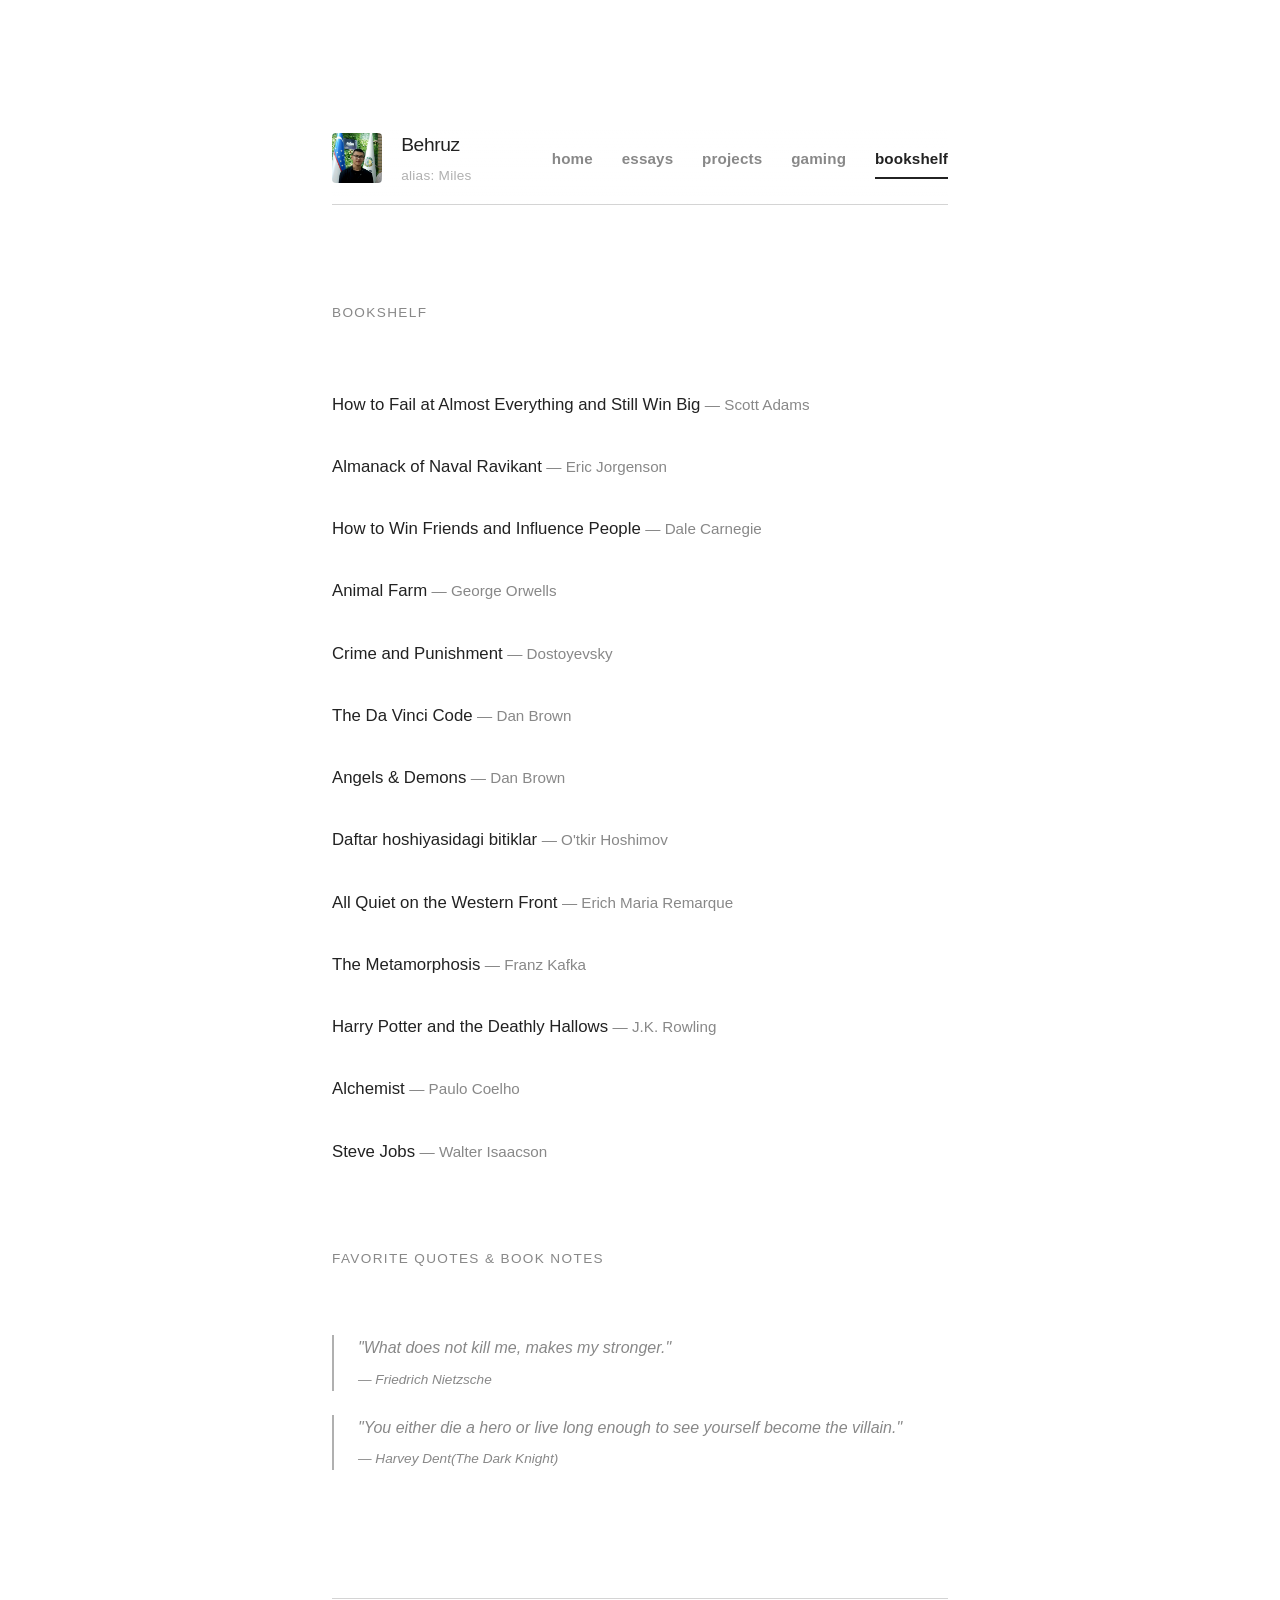
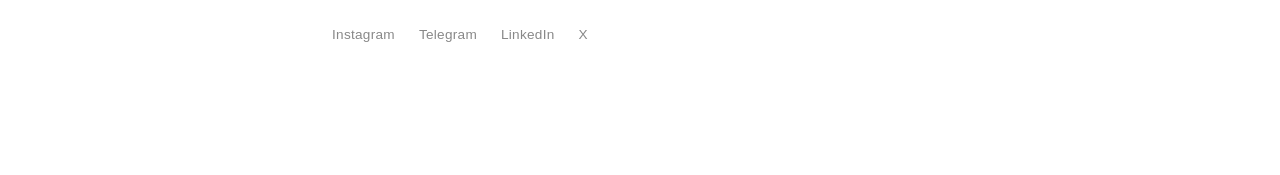
==== bookshelf.html @ cd83fd4b "changes on the header and the animations and added more information about myself" ====
<!DOCTYPE html>
<html lang="en">
<head>
    <meta charset="UTF-8">
    <meta name="viewport" content="width=device-width, initial-scale=1.0">
    <title>Behruz — Bookshelf</title>
    <link rel="icon" type="image/jpeg" href="favicon-32x32.png">
    <style>
        :root {
            --bg-color: #ffffff;
            --text-main: #222222;
            --text-muted: #888888;
            --text-light: #b0b0b0;
            --font-main: "Helvetica Neue", -apple-system, BlinkMacSystemFont, "Segoe UI", Roboto, Arial, sans-serif;
        }

        * { box-sizing: border-box; margin: 0; padding: 0; }

        body {
            background-color: var(--bg-color);
            color: var(--text-main);
            font-family: var(--font-main);
            line-height: 1.8;
            font-size: 16px;
            -webkit-font-smoothing: antialiased;
            max-width: 680px;
            margin: 0 auto;
            padding: 8rem 2rem;
        }

        @keyframes fadeIn {
            from { opacity: 0; transform: translateY(10px); }
            to { opacity: 1; transform: translateY(0); }
        }

        @keyframes expandStick {
            from {
                width: 0;
                left: 50%;
            }
            to {
                width: 100%;
                left: 0;
            }
        }

        .fade-in {
            animation: fadeIn 0.9s cubic-bezier(0.22, 1, 0.36, 1) forwards;
            opacity: 0;
        }

        header {
            display: flex;
            justify-content: space-between;
            align-items: center;
            margin-bottom: 6rem;
            flex-wrap: wrap;
            gap: 2rem;
            position: sticky;
            top: 0;
            background: linear-gradient(to bottom, var(--bg-color) 0%, rgba(255,255,255,0) 100%);
            backdrop-filter: blur(8px);
            z-index: 1000;
            padding-bottom: 1rem;
            border-bottom: 1px solid rgba(0, 0, 0, 0.167);
        }

        .logo-group {
            display: flex;
            flex-direction: row;
            align-items: center;
            gap: 1.2rem;
        }

        .logo-group img {
            width: 50px;
            height: 50px;
            border-radius: 4px;
            flex-shrink: 0;
        }

        .logo-text-group {
            display: flex;
            flex-direction: column;
        }

        .logo {
            font-weight: 500;
            font-size: 1.2rem;
            letter-spacing: -0.02em;
            color: var(--text-main);
            text-decoration: none;
        }

        .alias {
            font-size: 0.85rem;
            color: var(--text-light);
            margin-top: 0.08rem;
            letter-spacing: 0.02em;
        }

        nav {
            display: flex;
            gap: 1.8rem;
            flex-wrap: wrap;
            margin-top: 0;
        }

        nav a {
            color: var(--text-muted);
            text-decoration: none;
            font-size: 0.95rem;
            font-weight: 600;
            transition: color 0.3s ease;
            letter-spacing: 0.01em;
            position: relative;
            margin-top: 2px;
        }

        nav a.active::after {
            content: '';
            position: absolute;
            bottom: -6px;
            width: 0;
            height: 2px;
            background-color: var(--text-main);
            animation: expandStick 0.5s ease forwards;
        }

        nav a:hover, nav a.active {
            color: var(--text-main);
        }

        h2 {
            font-size: 0.85rem;
            font-weight: 500;
            text-transform: uppercase;
            letter-spacing: 0.1em;
            color: var(--text-muted);
            margin-bottom: 4rem;
        }

        .section-block { margin-bottom: 5rem; }

        ul { list-style-type: none; }
        
        li { 
            margin-bottom: 2rem; 
        }

        .book-title {
            font-weight: 500;
            color: var(--text-main);
            font-size: 1.05rem;
        }

        .book-author {
            color: var(--text-muted);
            font-size: 0.95rem;
        }

        .quote {
            font-style: italic;
            color: var(--text-muted);
            border-left: 2px solid var(--text-light);
            padding-left: 1.5rem;
            margin: 1.5rem 0;
            line-height: 1.6;
        }

        footer {
            margin-top: 8rem;
            display: flex;
            gap: 1.5rem;
            flex-wrap: wrap;
            border-top: 1px solid rgba(0, 0, 0, 0.167);
            padding-top: 1.5rem;
        }

        footer a {
            color: var(--text-muted);
            text-decoration: none;
            font-size: 0.85rem;
            letter-spacing: 0.02em;
            transition: color 0.3s ease;
        }

        footer a:hover { color: var(--text-main); }

        @media (max-width: 600px) {
            body { padding: 4rem 1.5rem; }
            header { flex-direction: column; gap: 1.5rem; }
        }
    </style>
</head>
<body>
    <header class="fade-in" style="animation-delay: 0s;">
        <div class="logo-group">
            <img src="20251214_205854(1).jpg">
            <div class="logo-text-group">
                <a href="index.html" class="logo">Behruz</a>
                <span class="alias">alias: Miles</span>
            </div>
        </div>
        <nav>
            <a href="index.html">home</a>
            <a href="essays.html">essays</a>
            <a href="projects.html">projects</a>
            <a href="gaming.html">gaming</a>
            <a href="bookshelf.html" class="active">bookshelf</a>
        </nav>
    </header>

    <main class="fade-in" style="animation-delay: 0.15s;">
        <div class="section-block">
            <h2>Bookshelf</h2>
            <ul>
                <li>
                    <span class="book-title">How to Fail at Almost Everything and Still Win Big</span>
                    <span class="book-author">— Scott Adams</span>
                </li>
                <li>
                    <span class="book-title">Almanack of Naval Ravikant</span>
                    <span class="book-author">— Eric Jorgenson</span>
                </li>
                <li>
                    <span class="book-title">How to Win Friends and Influence People</span>
                    <span class="book-author">— Dale Carnegie</span>    
                </li>
                <li>
                    <span class="book-title">Animal Farm</span>
                    <span class="book-author">— George Orwells</span>    
                </li>
                <li>
                    <span class="book-title">Crime and Punishment</span>
                    <span class="book-author">— Dostoyevsky</span>    
                </li>
                <li>
                    <span class="book-title">The Da Vinci Code</span>
                    <span class="book-author">— Dan Brown</span>    
                </li>
                <li>
                    <span class="book-title">Angels & Demons</span>
                    <span class="book-author">— Dan Brown</span>    
                </li>
                <li>
                    <span class="book-title">Daftar hoshiyasidagi bitiklar</span>
                    <span class="book-author">— O'tkir Hoshimov</span>
                </li>
                <li>
                    <span class="book-title">All Quiet on the Western Front</span>
                    <span class="book-author">— Erich Maria Remarque</span>   
                </li>
                <li>
                    <span class="book-title">The Metamorphosis</span>
                    <span class="book-author">— Franz Kafka</span>
                </li>
                <li>
                    <span class="book-title">Harry Potter and the Deathly Hallows</span>
                    <span class="book-author">— J.K. Rowling</span>
                </li>
                <li>
                    <span class="book-title">Alchemist</span>
                    <span class="book-author">— Paulo Coelho</span>
                </li>
                <li>
                    <span class="book-title">Steve Jobs</span>
                    <span class="book-author">— Walter Isaacson</span>
                </li>
            </ul>
        </div>

        <div class="section-block">
            <h2>Favorite Quotes & Book Notes</h2>
            <div class="quote">
                "What does not kill me, makes my stronger." <br>
                <span style="font-size: 0.85rem; margin-top: 0.5rem; display: block;">— Friedrich Nietzsche</span>
            </div>
            <div class="quote">
                "You either die a hero or live long enough to see yourself become the villain." <br>
                <span style="font-size: 0.85rem; margin-top: 0.5rem; display: block;">— Harvey Dent(The Dark Knight)</span>
            </div>
        </div>
    </main>

    <footer class="fade-in" style="animation-delay: 0.3s;">
        <a href="https://www.instagram.com/obbxvxt/" target="_blank">Instagram</a>
        <a href="https://t.me/MichaeelKaiserr" target="_blank">Telegram</a>
        <a href="https://www.linkedin.com/in/behruz-o-ktamboyev-50b686413" target="_blank">LinkedIn</a>
        <a href="https://x.com/obbxvxt_ur" target="_blank">X</a>
    </footer>
</body>
</html>
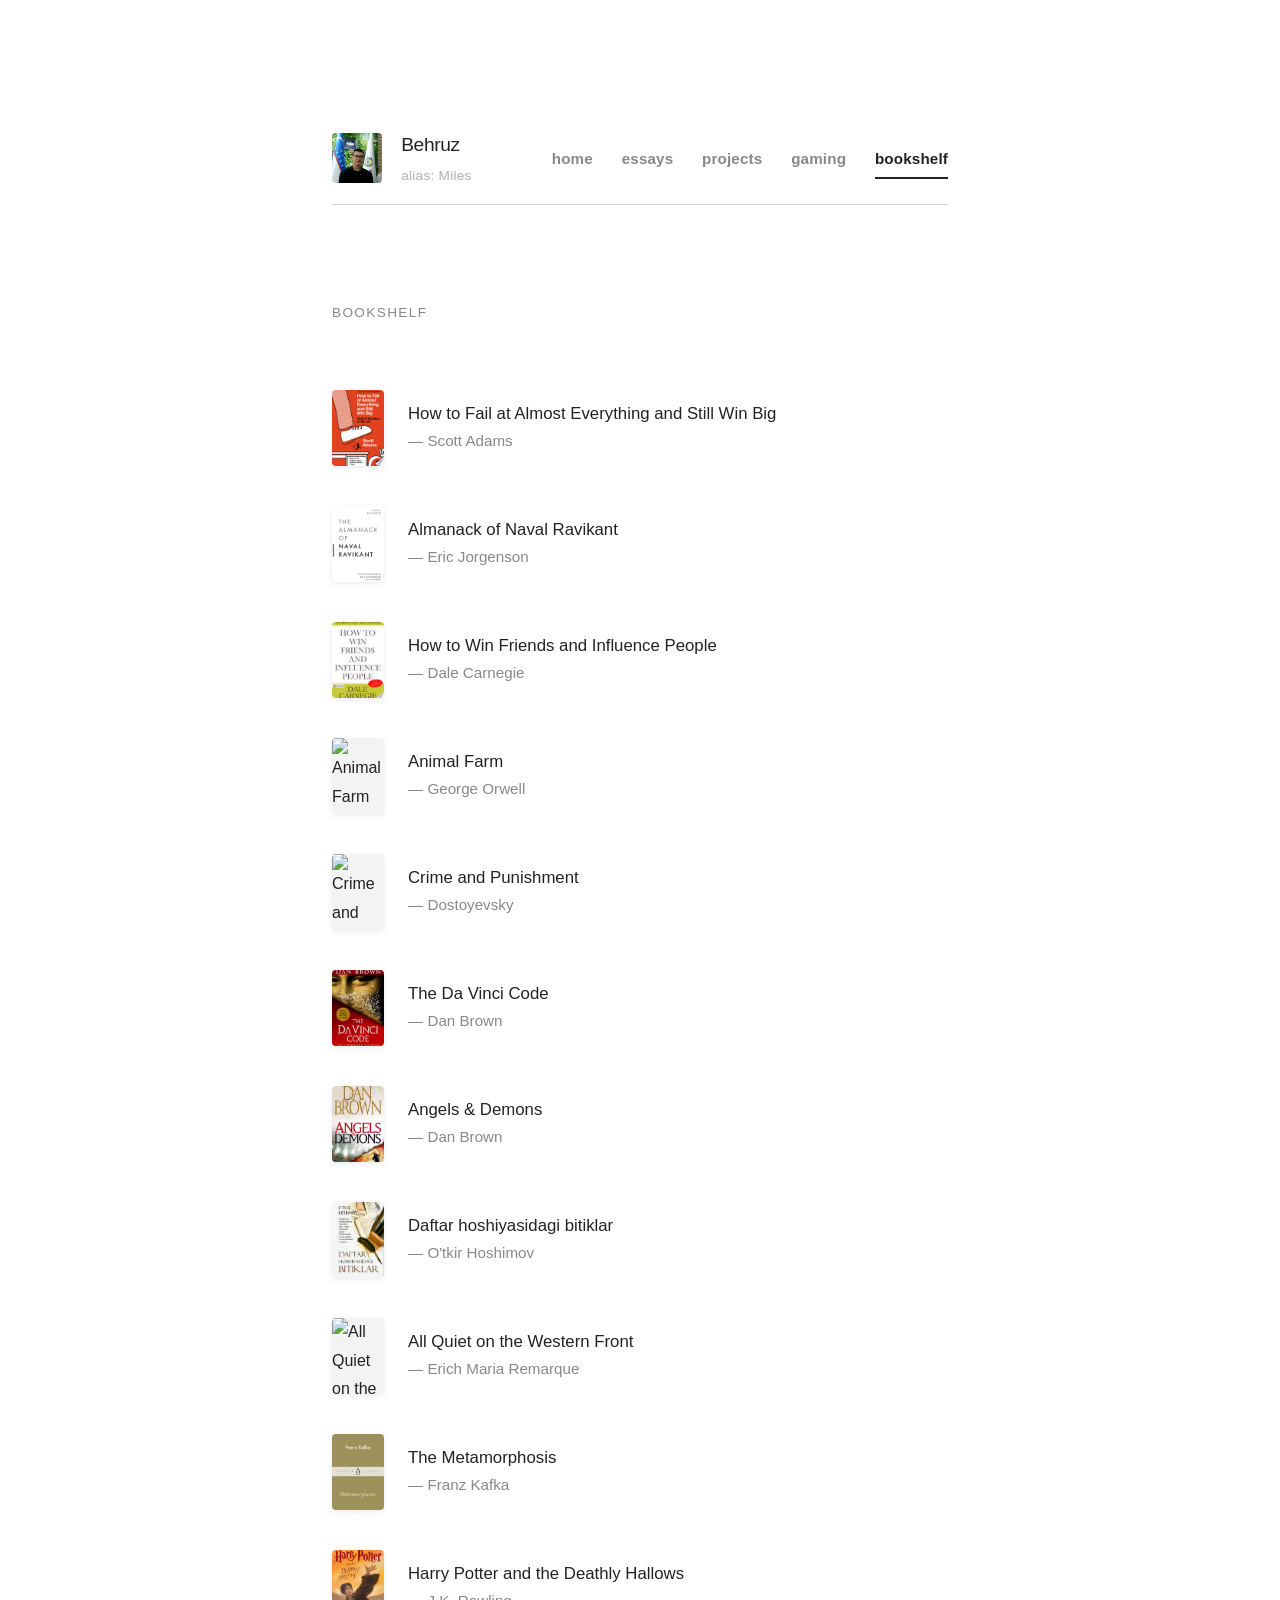
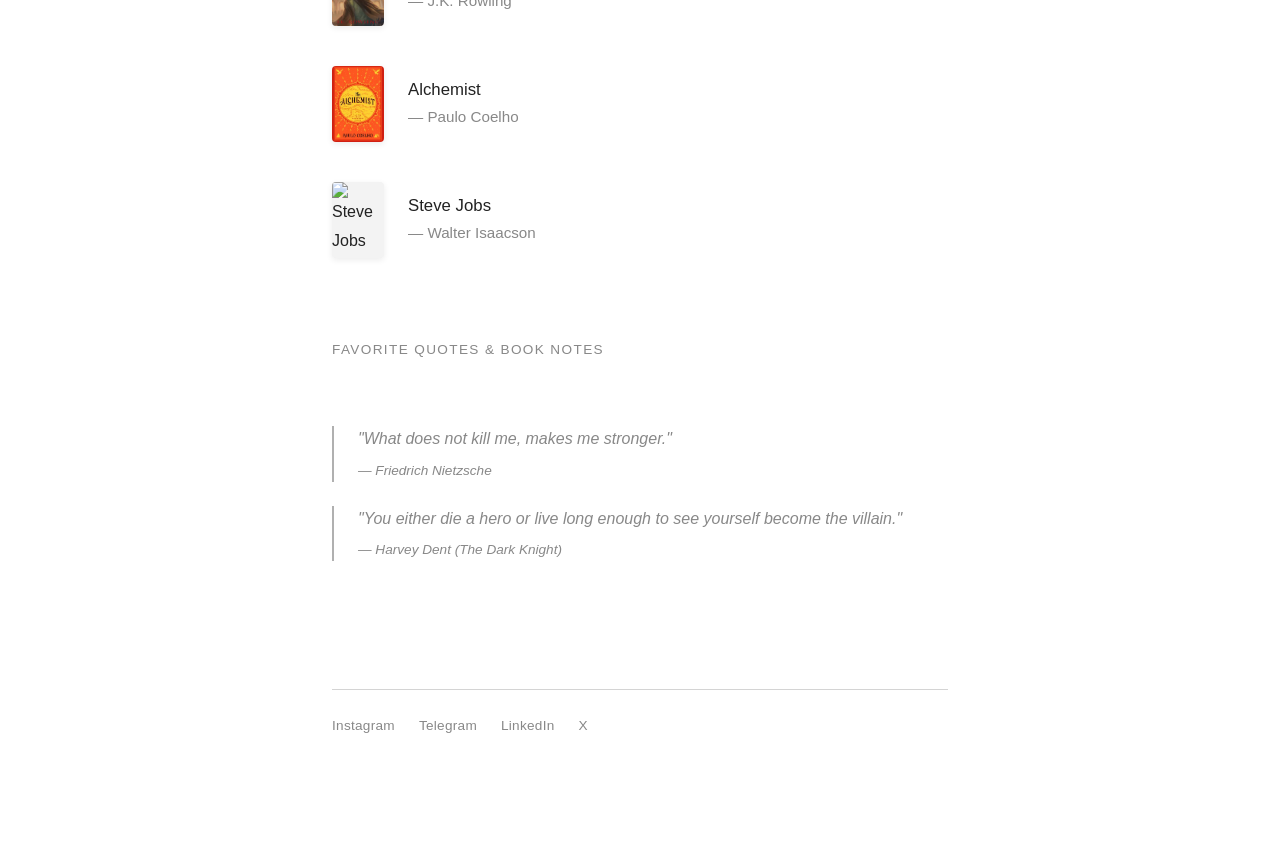
==== commit 10876a44: "added animation to the bookshelf" ====
--- a/bookshelf.html
+++ b/bookshelf.html
@@ -4,159 +4,51 @@
     <meta charset="UTF-8">
     <meta name="viewport" content="width=device-width, initial-scale=1.0">
     <title>Behruz — Bookshelf</title>
-    <link rel="icon" type="image/jpeg" href="favicon-32x32.png">
+    <link rel="icon" type="image/jpeg" href="transparent one.png">
+    <link rel="stylesheet" href="style.css">
     <style>
-        :root {
-            --bg-color: #ffffff;
-            --text-main: #222222;
-            --text-muted: #888888;
-            --text-light: #b0b0b0;
-            --font-main: "Helvetica Neue", -apple-system, BlinkMacSystemFont, "Segoe UI", Roboto, Arial, sans-serif;
-        }
-
-        * { box-sizing: border-box; margin: 0; padding: 0; }
-
-        body {
-            background-color: var(--bg-color);
-            color: var(--text-main);
-            font-family: var(--font-main);
-            line-height: 1.8;
-            font-size: 16px;
-            -webkit-font-smoothing: antialiased;
-            max-width: 680px;
-            margin: 0 auto;
-            padding: 8rem 2rem;
-        }
-
-        @keyframes fadeIn {
-            from { opacity: 0; transform: translateY(10px); }
-            to { opacity: 1; transform: translateY(0); }
-        }
-
-        @keyframes expandStick {
-            from {
-                width: 0;
-                left: 50%;
-            }
-            to {
-                width: 100%;
-                left: 0;
-            }
-        }
-
-        .fade-in {
-            animation: fadeIn 0.9s cubic-bezier(0.22, 1, 0.36, 1) forwards;
-            opacity: 0;
-        }
-
-        header {
+        /* Page-specific styles for bookshelf */
+        .section-block { margin-bottom: 5rem; }
+
+        li { 
+            margin-bottom: 2.5rem; 
             display: flex;
-            justify-content: space-between;
             align-items: center;
-            margin-bottom: 6rem;
-            flex-wrap: wrap;
-            gap: 2rem;
-            position: sticky;
-            top: 0;
-            background: linear-gradient(to bottom, var(--bg-color) 0%, rgba(255,255,255,0) 100%);
-            backdrop-filter: blur(8px);
-            z-index: 1000;
-            padding-bottom: 1rem;
-            border-bottom: 1px solid rgba(0, 0, 0, 0.167);
-        }
-
-        .logo-group {
-            display: flex;
-            flex-direction: row;
-            align-items: center;
-            gap: 1.2rem;
-        }
-
-        .logo-group img {
-            width: 50px;
-            height: 50px;
+            gap: 1.5rem;
+        }
+
+        .book-cover {
+            width: 52px;
+            height: 76px;
+            object-fit: cover;
             border-radius: 4px;
+            box-shadow: 0 2px 6px rgba(0, 0, 0, 0.08);
+            background-color: #f3f3f3;
             flex-shrink: 0;
-        }
-
-        .logo-text-group {
+            transition: transform 0.4s cubic-bezier(0.22, 1, 0.36, 1), box-shadow 0.4s ease;
+        }
+
+        li:hover .book-cover {
+            transform: translateY(-5px) scale(1.04);
+            box-shadow: 0 8px 16px rgba(0, 0, 0, 0.14);
+        }
+
+        .book-details {
             display: flex;
             flex-direction: column;
-        }
-
-        .logo {
-            font-weight: 500;
-            font-size: 1.2rem;
-            letter-spacing: -0.02em;
-            color: var(--text-main);
-            text-decoration: none;
-        }
-
-        .alias {
-            font-size: 0.85rem;
-            color: var(--text-light);
-            margin-top: 0.08rem;
-            letter-spacing: 0.02em;
-        }
-
-        nav {
-            display: flex;
-            gap: 1.8rem;
-            flex-wrap: wrap;
-            margin-top: 0;
-        }
-
-        nav a {
-            color: var(--text-muted);
-            text-decoration: none;
-            font-size: 0.95rem;
-            font-weight: 600;
-            transition: color 0.3s ease;
-            letter-spacing: 0.01em;
-            position: relative;
-            margin-top: 2px;
-        }
-
-        nav a.active::after {
-            content: '';
-            position: absolute;
-            bottom: -6px;
-            width: 0;
-            height: 2px;
-            background-color: var(--text-main);
-            animation: expandStick 0.5s ease forwards;
-        }
-
-        nav a:hover, nav a.active {
-            color: var(--text-main);
-        }
-
-        h2 {
-            font-size: 0.85rem;
-            font-weight: 500;
-            text-transform: uppercase;
-            letter-spacing: 0.1em;
-            color: var(--text-muted);
-            margin-bottom: 4rem;
-        }
-
-        .section-block { margin-bottom: 5rem; }
-
-        ul { list-style-type: none; }
-        
-        li { 
-            margin-bottom: 2rem; 
         }
 
         .book-title {
             font-weight: 500;
             color: var(--text-main);
             font-size: 1.05rem;
+            line-height: 1.4;
         }
 
         .book-author {
             color: var(--text-muted);
             font-size: 0.95rem;
+            margin-top: 0.1rem;
         }
 
         .quote {
@@ -168,28 +60,10 @@
             line-height: 1.6;
         }
 
-        footer {
-            margin-top: 8rem;
-            display: flex;
-            gap: 1.5rem;
-            flex-wrap: wrap;
-            border-top: 1px solid rgba(0, 0, 0, 0.167);
-            padding-top: 1.5rem;
-        }
-
-        footer a {
-            color: var(--text-muted);
-            text-decoration: none;
-            font-size: 0.85rem;
-            letter-spacing: 0.02em;
-            transition: color 0.3s ease;
-        }
-
-        footer a:hover { color: var(--text-main); }
-
         @media (max-width: 600px) {
             body { padding: 4rem 1.5rem; }
             header { flex-direction: column; gap: 1.5rem; }
+            li { gap: 1.2rem; }
         }
     </style>
 </head>
@@ -216,56 +90,95 @@
             <h2>Bookshelf</h2>
             <ul>
                 <li>
-                    <span class="book-title">How to Fail at Almost Everything and Still Win Big</span>
-                    <span class="book-author">— Scott Adams</span>
-                </li>
-                <li>
-                    <span class="book-title">Almanack of Naval Ravikant</span>
-                    <span class="book-author">— Eric Jorgenson</span>
-                </li>
-                <li>
-                    <span class="book-title">How to Win Friends and Influence People</span>
-                    <span class="book-author">— Dale Carnegie</span>    
-                </li>
-                <li>
-                    <span class="book-title">Animal Farm</span>
-                    <span class="book-author">— George Orwells</span>    
-                </li>
-                <li>
-                    <span class="book-title">Crime and Punishment</span>
-                    <span class="book-author">— Dostoyevsky</span>    
-                </li>
-                <li>
-                    <span class="book-title">The Da Vinci Code</span>
-                    <span class="book-author">— Dan Brown</span>    
-                </li>
-                <li>
-                    <span class="book-title">Angels & Demons</span>
-                    <span class="book-author">— Dan Brown</span>    
-                </li>
-                <li>
-                    <span class="book-title">Daftar hoshiyasidagi bitiklar</span>
-                    <span class="book-author">— O'tkir Hoshimov</span>
-                </li>
-                <li>
-                    <span class="book-title">All Quiet on the Western Front</span>
-                    <span class="book-author">— Erich Maria Remarque</span>   
-                </li>
-                <li>
-                    <span class="book-title">The Metamorphosis</span>
-                    <span class="book-author">— Franz Kafka</span>
-                </li>
-                <li>
-                    <span class="book-title">Harry Potter and the Deathly Hallows</span>
-                    <span class="book-author">— J.K. Rowling</span>
-                </li>
-                <li>
-                    <span class="book-title">Alchemist</span>
-                    <span class="book-author">— Paulo Coelho</span>
-                </li>
-                <li>
-                    <span class="book-title">Steve Jobs</span>
-                    <span class="book-author">— Walter Isaacson</span>
+                    <img class="book-cover" src="enlarge.webp" alt="How to Fail Cover">
+                    <div class="book-details">
+                        <span class="book-title">How to Fail at Almost Everything and Still Win Big</span>
+                        <span class="book-author">— Scott Adams</span>
+                    </div>
+                </li>
+                <li>
+                    <img class="book-cover" src="NAVAL RAVIKANT.webp" alt="Naval Ravikant Cover">
+                    <div class="book-details">
+                        <span class="book-title">Almanack of Naval Ravikant</span>
+                        <span class="book-author">— Eric Jorgenson</span>
+                    </div>
+                </li>
+                <li>
+                    <img class="book-cover" src="How to win friends and influence people.webp" alt="Dale Carnegie Cover">
+                    <div class="book-details">
+                        <span class="book-title">How to Win Friends and Influence People</span>
+                        <span class="book-author">— Dale Carnegie</span>    
+                    </div>
+                </li>
+                <li>
+                    <img class="book-cover" src="Animal Farm.webp" alt="Animal Farm Cover">
+                    <div class="book-details">
+                        <span class="book-title">Animal Farm</span>
+                        <span class="book-author">— George Orwell</span>    
+                    </div>
+                </li>
+                <li>
+                    <img class="book-cover" src="Crime and Punishment.webp" alt="Crime and Punishment Cover">
+                    <div class="book-details">
+                        <span class="book-title">Crime and Punishment</span>
+                        <span class="book-author">— Dostoyevsky</span>    
+                    </div>
+                </li>
+                <li>
+                    <img class="book-cover" src="da vinci code.webp" alt="The Da Vinci Code Cover">
+                    <div class="book-details">
+                        <span class="book-title">The Da Vinci Code</span>
+                        <span class="book-author">— Dan Brown</span>    
+                    </div>
+                </li>
+                <li>
+                    <img class="book-cover" src="angels and demons.webp" alt="Angels & Demons Cover">
+                    <div class="book-details">
+                        <span class="book-title">Angels & Demons</span>
+                        <span class="book-author">— Dan Brown</span>    
+                    </div>
+                </li>
+                <li>
+                    <img class="book-cover" src="daftar hoshiyasidagi bitiklar.jpeg" alt="Daftar hoshiyasidagi bitiklar Cover">
+                    <div class="book-details">
+                        <span class="book-title">Daftar hoshiyasidagi bitiklar</span>
+                        <span class="book-author">— O'tkir Hoshimov</span>
+                    </div>
+                </li>
+                <li>
+                    <img class="book-cover" src="All Quiet on the Western Front.webp" alt="All Quiet on the Western Front Cover">
+                    <div class="book-details">
+                        <span class="book-title">All Quiet on the Western Front</span>
+                        <span class="book-author">— Erich Maria Remarque</span>   
+                    </div>
+                </li>
+                <li>
+                    <img class="book-cover" src="metamorphosis.webp" alt="The Metamorphosis Cover">
+                    <div class="book-details">
+                        <span class="book-title">The Metamorphosis</span>
+                        <span class="book-author">— Franz Kafka</span>
+                    </div>
+                </li>
+                <li>
+                    <img class="book-cover" src="harry potter and deathly hollows].webp" alt="Harry Potter Cover">
+                    <div class="book-details">
+                        <span class="book-title">Harry Potter and the Deathly Hallows</span>
+                        <span class="book-author">— J.K. Rowling</span>
+                    </div>
+                </li>
+                <li>
+                    <img class="book-cover" src="alchemist.webp" alt="Alchemist Cover">
+                    <div class="book-details">
+                        <span class="book-title">Alchemist</span>
+                        <span class="book-author">— Paulo Coelho</span>
+                    </div>
+                </li>
+                <li>
+                    <img class="book-cover" src="Steve Jobs.webp" alt="Steve Jobs Cover">
+                    <div class="book-details">
+                        <span class="book-title">Steve Jobs</span>
+                        <span class="book-author">— Walter Isaacson</span>
+                    </div>
                 </li>
             </ul>
         </div>
@@ -273,12 +186,12 @@
         <div class="section-block">
             <h2>Favorite Quotes & Book Notes</h2>
             <div class="quote">
-                "What does not kill me, makes my stronger." <br>
+                "What does not kill me, makes me stronger." <br>
                 <span style="font-size: 0.85rem; margin-top: 0.5rem; display: block;">— Friedrich Nietzsche</span>
             </div>
             <div class="quote">
                 "You either die a hero or live long enough to see yourself become the villain." <br>
-                <span style="font-size: 0.85rem; margin-top: 0.5rem; display: block;">— Harvey Dent(The Dark Knight)</span>
+                <span style="font-size: 0.85rem; margin-top: 0.5rem; display: block;">— Harvey Dent (The Dark Knight)</span>
             </div>
         </div>
     </main>
--- a/style.css
+++ b/style.css
@@ -0,0 +1,155 @@
+:root {
+    --bg-color: #ffffff;
+    --text-main: #222222;
+    --text-muted: #888888;
+    --text-light: #b0b0b0;
+    --font-main: "Helvetica Neue", -apple-system, BlinkMacSystemFont, "Segoe UI", Roboto, Arial, sans-serif;
+}
+
+* { box-sizing: border-box; margin: 0; padding: 0; }
+
+body {
+    background-color: var(--bg-color);
+    color: var(--text-main);
+    font-family: var(--font-main);
+    line-height: 1.8;
+    font-size: 16px;
+    -webkit-font-smoothing: antialiased;
+    -moz-osx-font-smoothing: grayscale;
+    max-width: 680px;
+    margin: 0 auto;
+    padding: 8rem 2rem;
+}
+
+@keyframes fadeIn {
+    from { opacity: 0; transform: translateY(10px); }
+    to { opacity: 1; transform: translateY(0); }
+}
+
+@keyframes expandStick {
+    from {
+        width: 0;
+        left: 50%;
+    }
+    to {
+        width: 100%;
+        left: 0;
+    }
+}
+
+.fade-in {
+    animation: fadeIn 0.9s cubic-bezier(0.22, 1, 0.36, 1) forwards;
+    opacity: 0;
+}
+
+header {
+    display: flex;
+    justify-content: space-between;
+    align-items: center;
+    margin-bottom: 6rem;
+    flex-wrap: wrap;
+    gap: 2rem;
+    position: sticky;
+    top: 0;
+    background: linear-gradient(to bottom, var(--bg-color) 0%, rgba(255,255,255,0) 100%);
+    backdrop-filter: blur(8px);
+    z-index: 1000;
+    padding-bottom: 1rem;
+    border-bottom: 1px solid rgba(0, 0, 0, 0.167);
+}
+
+.logo-group {
+    display: flex;
+    flex-direction: row;
+    align-items: center;
+    gap: 1.2rem;
+}
+
+.logo-group img {
+    width: 50px;
+    height: 50px;
+    border-radius: 4px;
+    flex-shrink: 0;
+}
+
+.logo-text-group { display: flex; flex-direction: column; }
+
+.logo {
+    font-weight: 500;
+    font-size: 1.2rem;
+    letter-spacing: -0.02em;
+    color: var(--text-main);
+    text-decoration: none;
+}
+
+.alias {
+    font-size: 0.85rem;
+    color: var(--text-light);
+    margin-top: 0.08rem;
+    letter-spacing: 0.02em;
+}
+
+nav {
+    display: flex;
+    gap: 1.8rem;
+    flex-wrap: wrap;
+    margin-top: 0;
+}
+
+nav a {
+    color: var(--text-muted);
+    text-decoration: none;
+    font-size: 0.95rem;
+    font-weight: 600;
+    transition: color 0.3s ease;
+    letter-spacing: 0.01em;
+    position: relative;
+    margin-top: 2px;
+}
+
+nav a.active::after {
+    content: '';
+    position: absolute;
+    bottom: -6px;
+    width: 0;
+    height: 2px;
+    background-color: var(--text-main);
+    animation: expandStick 0.5s ease forwards;
+}
+
+nav a:hover, nav a.active { color: var(--text-main); }
+
+h2 {
+    font-size: 0.85rem;
+    font-weight: 500;
+    text-transform: uppercase;
+    letter-spacing: 0.1em;
+    color: var(--text-muted);
+    margin-bottom: 4rem;
+}
+
+ul { list-style-type: none; }
+
+footer {
+    margin-top: 8rem;
+    display: flex;
+    gap: 1.5rem;
+    flex-wrap: wrap;
+    border-top: 1px solid rgba(0, 0, 0, 0.167);
+    padding-top: 1.5rem;
+}
+
+footer a {
+    color: var(--text-muted);
+    text-decoration: none;
+    font-size: 0.85rem;
+    letter-spacing: 0.02em;
+    transition: color 0.3s ease;
+}
+
+footer a:hover { color: var(--text-main); }
+
+@media (max-width: 600px) {
+    body { padding: 4rem 1.5rem; }
+    header { flex-direction: column; gap: 1.5rem; }
+}
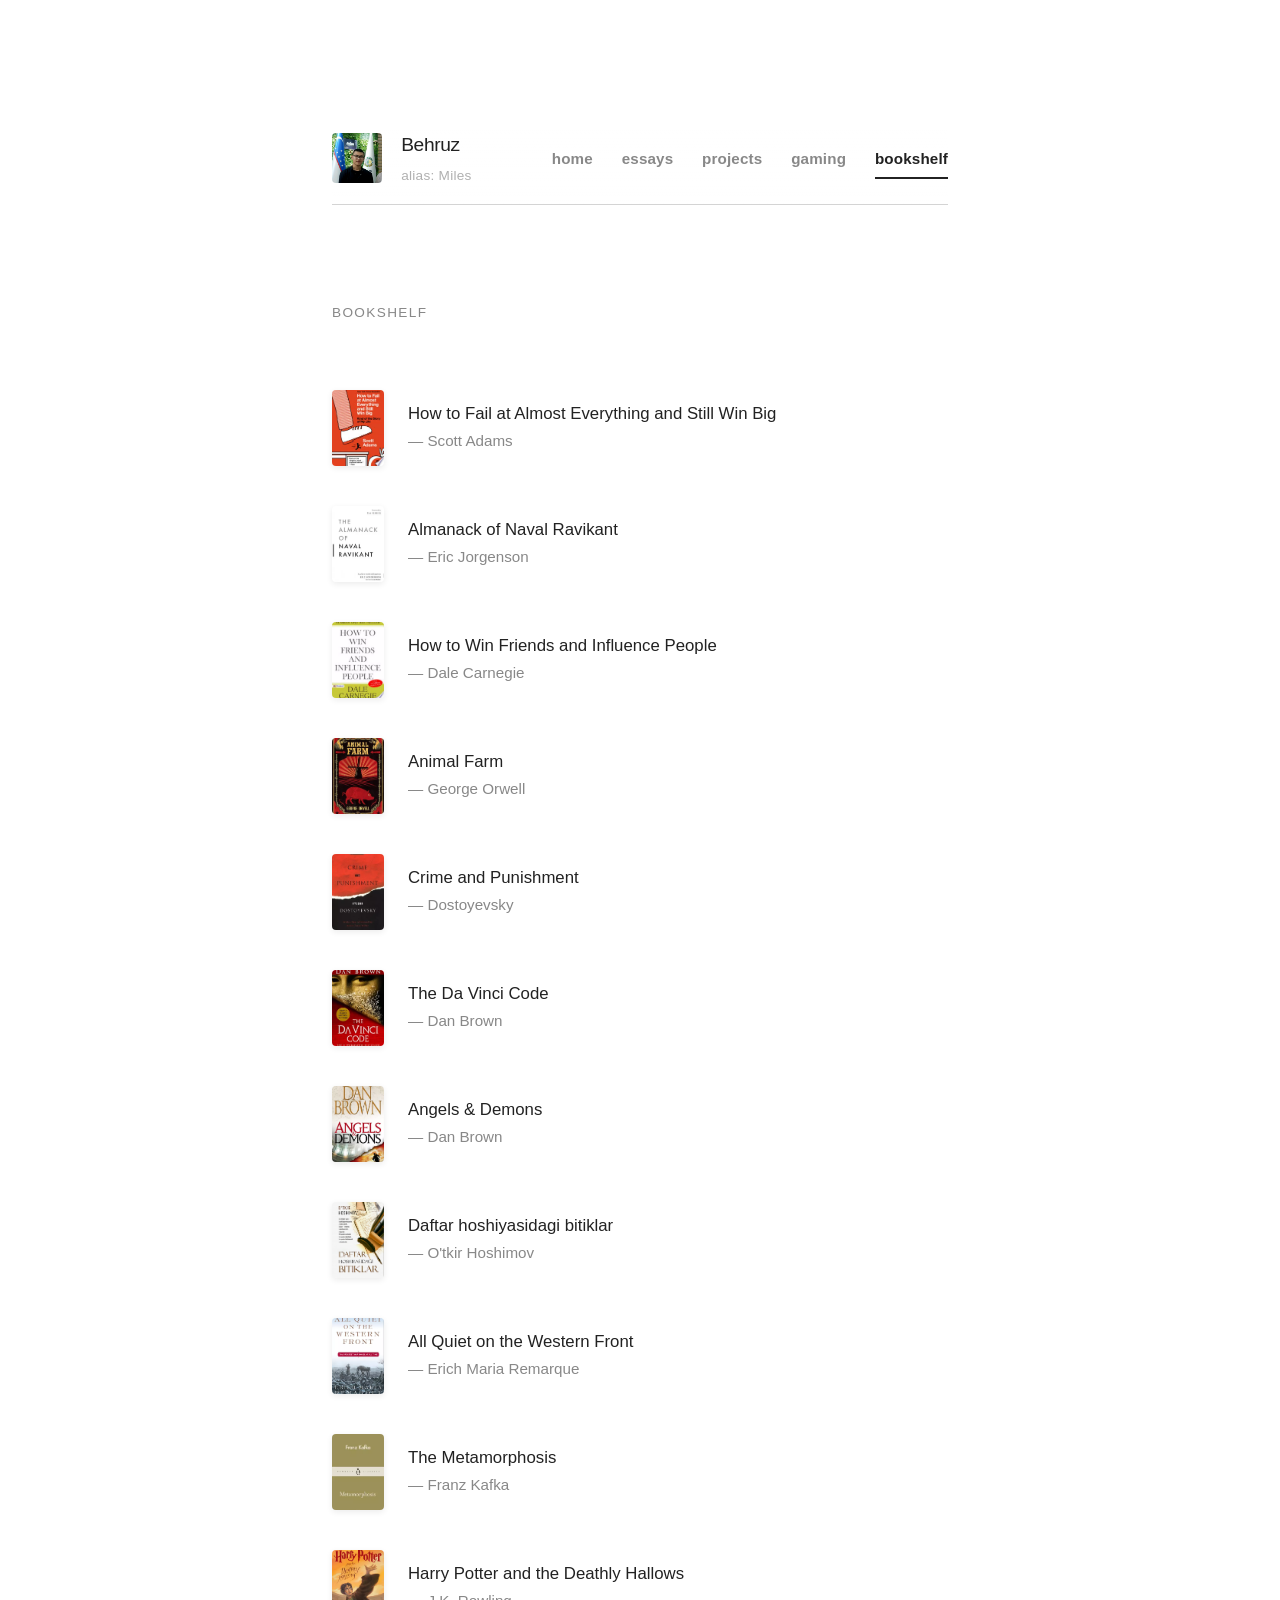
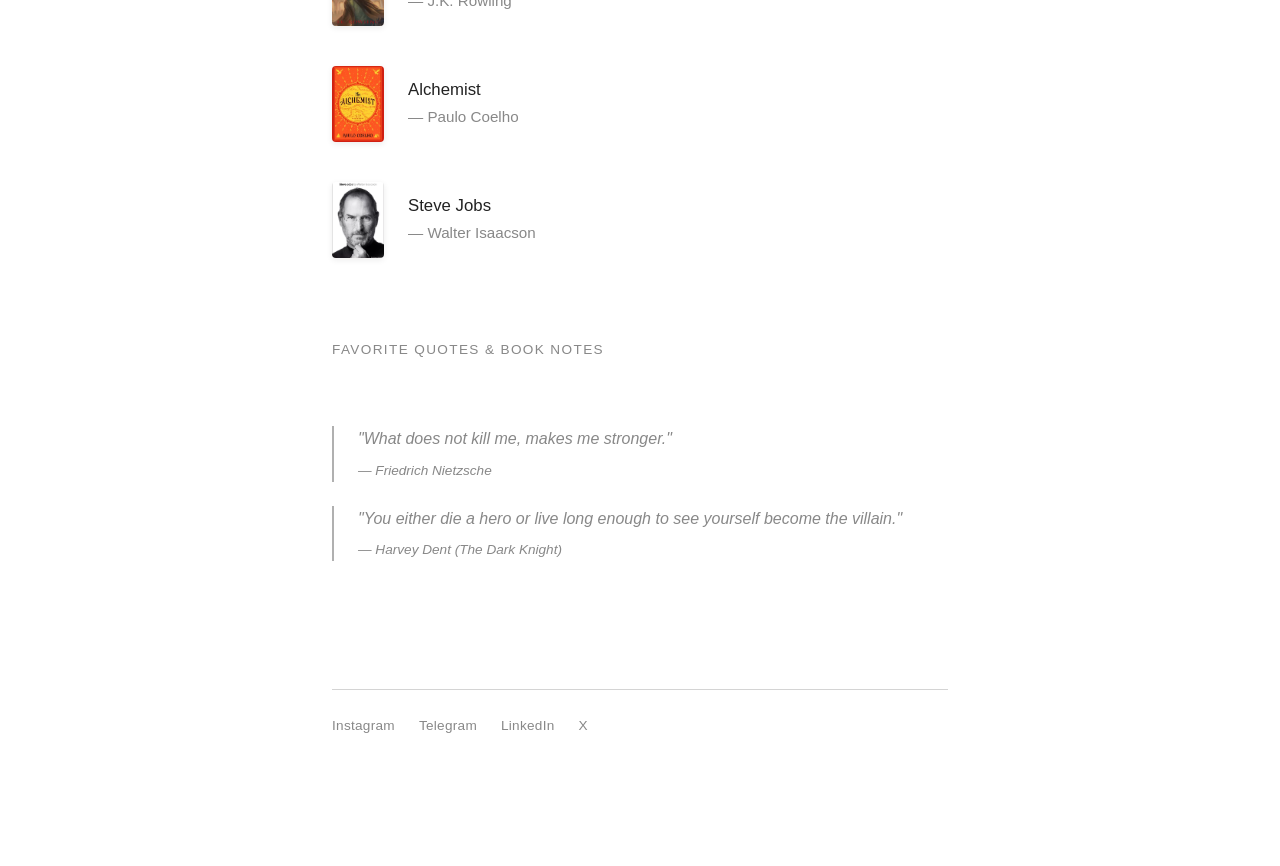
==== commit a0e4e9ec: "found the mistakes" ====
--- a/bookshelf.html
+++ b/bookshelf.html
@@ -111,14 +111,14 @@
                     </div>
                 </li>
                 <li>
-                    <img class="book-cover" src="Animal Farm.webp" alt="Animal Farm Cover">
+                    <img class="book-cover" src="animal farm.webp" alt="Animal Farm Cover">
                     <div class="book-details">
                         <span class="book-title">Animal Farm</span>
                         <span class="book-author">— George Orwell</span>    
                     </div>
                 </li>
                 <li>
-                    <img class="book-cover" src="Crime and Punishment.webp" alt="Crime and Punishment Cover">
+                    <img class="book-cover" src="crime and punishment.webp" alt="Crime and Punishment Cover">
                     <div class="book-details">
                         <span class="book-title">Crime and Punishment</span>
                         <span class="book-author">— Dostoyevsky</span>    
@@ -146,7 +146,7 @@
                     </div>
                 </li>
                 <li>
-                    <img class="book-cover" src="All Quiet on the Western Front.webp" alt="All Quiet on the Western Front Cover">
+                    <img class="book-cover" src="all quiet on the western front.webp" alt="All Quiet on the Western Front Cover">
                     <div class="book-details">
                         <span class="book-title">All Quiet on the Western Front</span>
                         <span class="book-author">— Erich Maria Remarque</span>   
@@ -174,7 +174,7 @@
                     </div>
                 </li>
                 <li>
-                    <img class="book-cover" src="Steve Jobs.webp" alt="Steve Jobs Cover">
+                    <img class="book-cover" src="steve jobs.webp" alt="Steve Jobs Cover">
                     <div class="book-details">
                         <span class="book-title">Steve Jobs</span>
                         <span class="book-author">— Walter Isaacson</span>
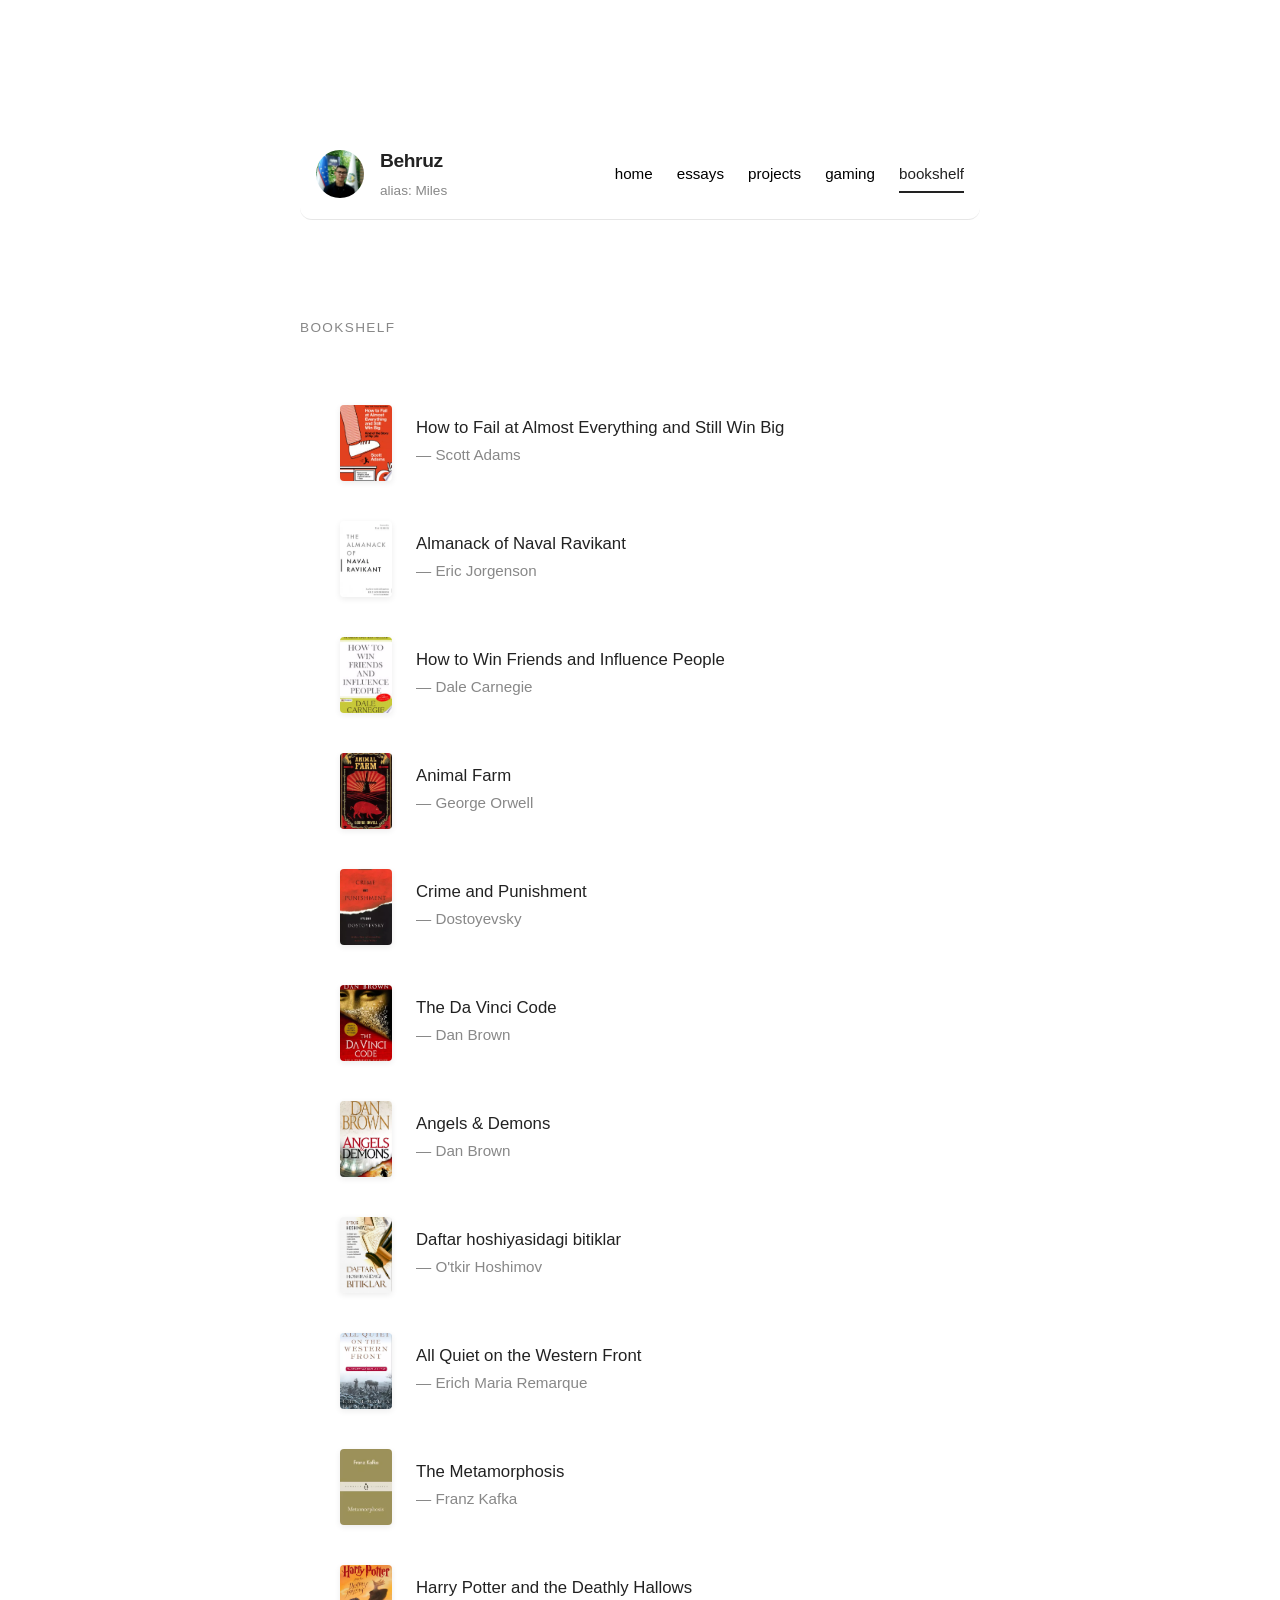
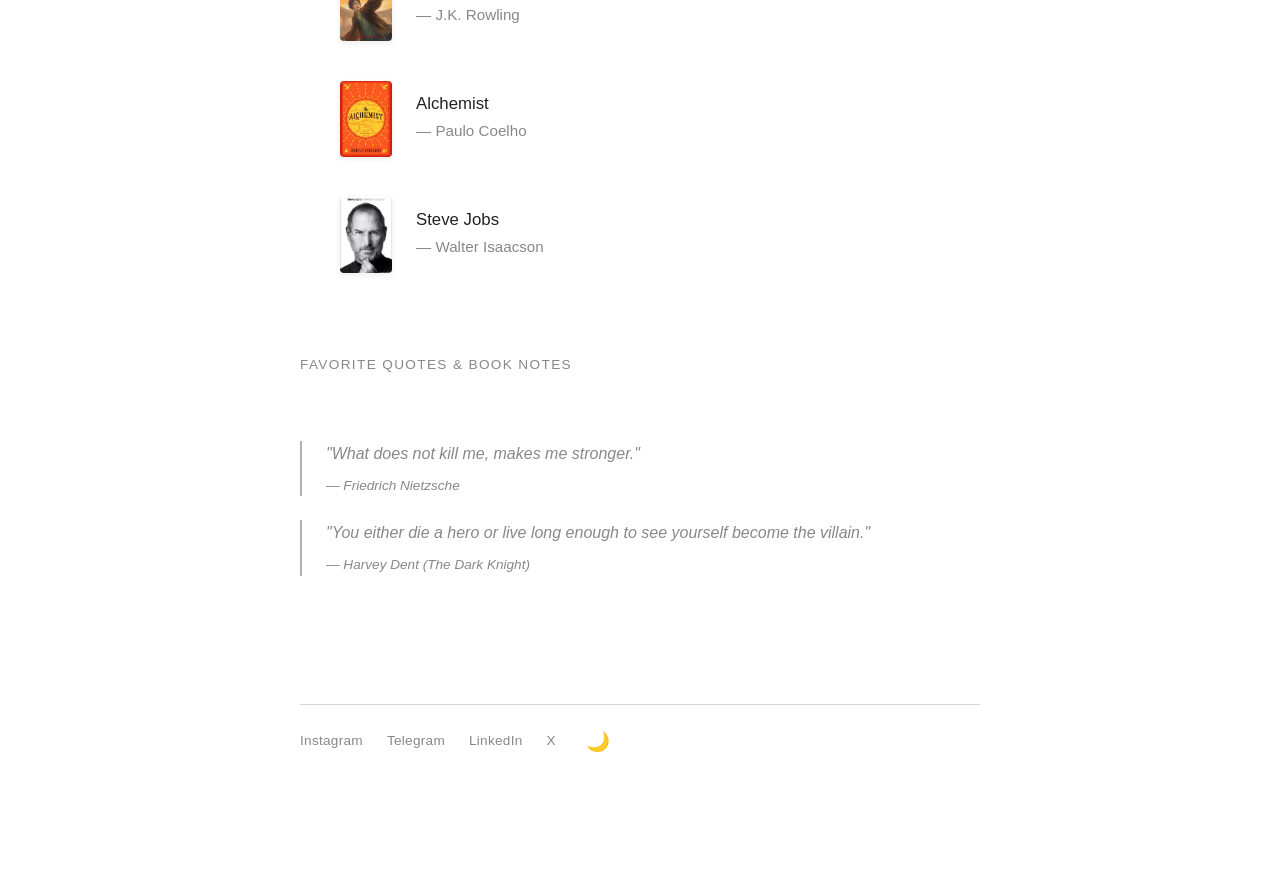
==== commit 8f502042: "changed the header and added a night mode for night owls" ====
--- a/bookshelf.html
+++ b/bookshelf.html
@@ -68,20 +68,26 @@
     </style>
 </head>
 <body>
+    <script>
+        if (localStorage.getItem('theme') === 'dark') {
+            document.body.classList.add('dark-mode');
+        }
+    </script>
+
     <header class="fade-in" style="animation-delay: 0s;">
         <div class="logo-group">
-            <img src="20251214_205854(1).jpg">
+            <img src="my photo.png" alt="My Photo">
             <div class="logo-text-group">
                 <a href="index.html" class="logo">Behruz</a>
                 <span class="alias">alias: Miles</span>
             </div>
         </div>
         <nav>
-            <a href="index.html">home</a>
+            <a href="index.html" >home</a>
             <a href="essays.html">essays</a>
             <a href="projects.html">projects</a>
             <a href="gaming.html">gaming</a>
-            <a href="bookshelf.html" class="active">bookshelf</a>
+            <a href="bookshelf.html">bookshelf</a>
         </nav>
     </header>
 
@@ -201,6 +207,11 @@
         <a href="https://t.me/MichaeelKaiserr" target="_blank">Telegram</a>
         <a href="https://www.linkedin.com/in/behruz-o-ktamboyev-50b686413" target="_blank">LinkedIn</a>
         <a href="https://x.com/obbxvxt_ur" target="_blank">X</a>
+        <button id="theme-toggle" style="cursor: pointer; background: none; border: none; font-size: 1.2rem;">
+    🌙
+</button>
     </footer>
+
+    <script src="app.js"></script>
 </body>
 </html>
--- a/style.css
+++ b/style.css
@@ -1,12 +1,22 @@
+/* --- THEME VARIABLES --- */
 :root {
     --bg-color: #ffffff;
     --text-main: #222222;
     --text-muted: #888888;
     --text-light: #b0b0b0;
+    --header-bg: rgba(255, 255, 255, 0.8);
+    --border-color: rgba(0, 0, 0, 0.167); /* <--- Add this line */
     --font-main: "Helvetica Neue", -apple-system, BlinkMacSystemFont, "Segoe UI", Roboto, Arial, sans-serif;
 }
 
-* { box-sizing: border-box; margin: 0; padding: 0; }
+body.dark-mode {
+    --bg-color: #121212;
+    --text-main: #ffffff;
+    --text-muted: #a0a0a0;
+    --text-light: #777777;
+    --header-bg: rgba(18, 18, 18, 0.85);
+    --border-color: rgba(255, 255, 255, 0.15); /* <--- Add this line (white semi-transparent) */
+}
 
 body {
     background-color: var(--bg-color);
@@ -19,6 +29,7 @@
     max-width: 680px;
     margin: 0 auto;
     padding: 8rem 2rem;
+    transition: background-color 0.4s ease, color 0.4s ease; /* ADD THIS LINE */
 }
 
 @keyframes fadeIn {
@@ -51,73 +62,94 @@
     gap: 2rem;
     position: sticky;
     top: 0;
-    background: linear-gradient(to bottom, var(--bg-color) 0%, rgba(255,255,255,0) 100%);
-    backdrop-filter: blur(8px);
     z-index: 1000;
-    padding-bottom: 1rem;
-    border-bottom: 1px solid rgba(0, 0, 0, 0.167);
-}
-
+    padding: 1rem;
+    border-bottom: 1px solid rgba(128, 128, 128, 0.2);
+    border-radius: 0 0 12px 12px;
+    
+    /* The Glassmorphism */
+    background-color: var(--header-bg);
+    backdrop-filter: blur(10px);
+    -webkit-backdrop-filter: blur(10px);
+    transition: background-color 0.4s ease;
+}
+
+/* --- LOGO & NAV LAYOUT RESTORATION --- */
 .logo-group {
     display: flex;
-    flex-direction: row;
     align-items: center;
-    gap: 1.2rem;
+    gap: 1rem;
 }
 
 .logo-group img {
-    width: 50px;
-    height: 50px;
-    border-radius: 4px;
-    flex-shrink: 0;
-}
-
-.logo-text-group { display: flex; flex-direction: column; }
+    width: 48px;
+    height: 48px;
+    border-radius: 50%;
+    object-fit: cover;
+}
+
+.logo-text-group {
+    display: flex;
+    flex-direction: column;
+}
 
 .logo {
-    font-weight: 500;
     font-size: 1.2rem;
-    letter-spacing: -0.02em;
+    font-weight: 600;
     color: var(--text-main);
     text-decoration: none;
+    letter-spacing: -0.02em;
 }
 
 .alias {
     font-size: 0.85rem;
-    color: var(--text-light);
-    margin-top: 0.08rem;
-    letter-spacing: 0.02em;
+    color: var(--text-muted);
 }
 
 nav {
     display: flex;
-    gap: 1.8rem;
+    gap: 1.5rem;
     flex-wrap: wrap;
-    margin-top: 0;
-}
-
+    align-items: center;
+}
+
+/* Ensure the link can anchor the underline */
 nav a {
     color: var(--text-muted);
     text-decoration: none;
     font-size: 0.95rem;
-    font-weight: 600;
+    font-weight: 500;
     transition: color 0.3s ease;
-    letter-spacing: 0.01em;
-    position: relative;
-    margin-top: 2px;
-}
-
+    position: relative; /* Crucial for the underline positioning */
+}
+
+/* Color change when hovering or active */
+nav a:hover, 
+nav a.active { 
+    color: var(--text-main); 
+}
+
+/* The expanding underline for the active link */
 nav a.active::after {
     content: '';
     position: absolute;
     bottom: -6px;
-    width: 0;
     height: 2px;
     background-color: var(--text-main);
     animation: expandStick 0.5s ease forwards;
 }
 
-nav a:hover, nav a.active { color: var(--text-main); }
+/* The animation that makes it grow from the center */
+@keyframes expandStick {
+    from {
+        width: 0;
+        left: 50%;
+    }
+    to {
+        width: 100%;
+        left: 0;
+    }
+}
 
 h2 {
     font-size: 0.85rem;
@@ -135,8 +167,9 @@
     display: flex;
     gap: 1.5rem;
     flex-wrap: wrap;
-    border-top: 1px solid rgba(0, 0, 0, 0.167);
+    border-top: 1px solid var(--border-color); /* <--- Updated */
     padding-top: 1.5rem;
+    transition: border-color 0.4s ease; /* <--- Makes it fade nicely */
 }
 
 footer a {
@@ -147,6 +180,24 @@
     transition: color 0.3s ease;
 }
 
+/* 1. Define the header variables */
+:root {
+    --header-bg: rgba(255, 255, 255, 0.8); /* Light mode frosted glass */
+    --header-text: #000000;
+}
+
+body.dark-mode {
+    --header-bg: rgba(20, 20, 20, 0.8); /* Dark mode frosted glass */
+    --header-text: #ffffff;
+}
+
+
+/* 3. Ensure the nav links inside the header flip colors too */
+header nav a {
+    color: var(--header-text);
+    transition: color 0.5s ease;
+}
+
 footer a:hover { color: var(--text-main); }
 
 @media (max-width: 600px) {
